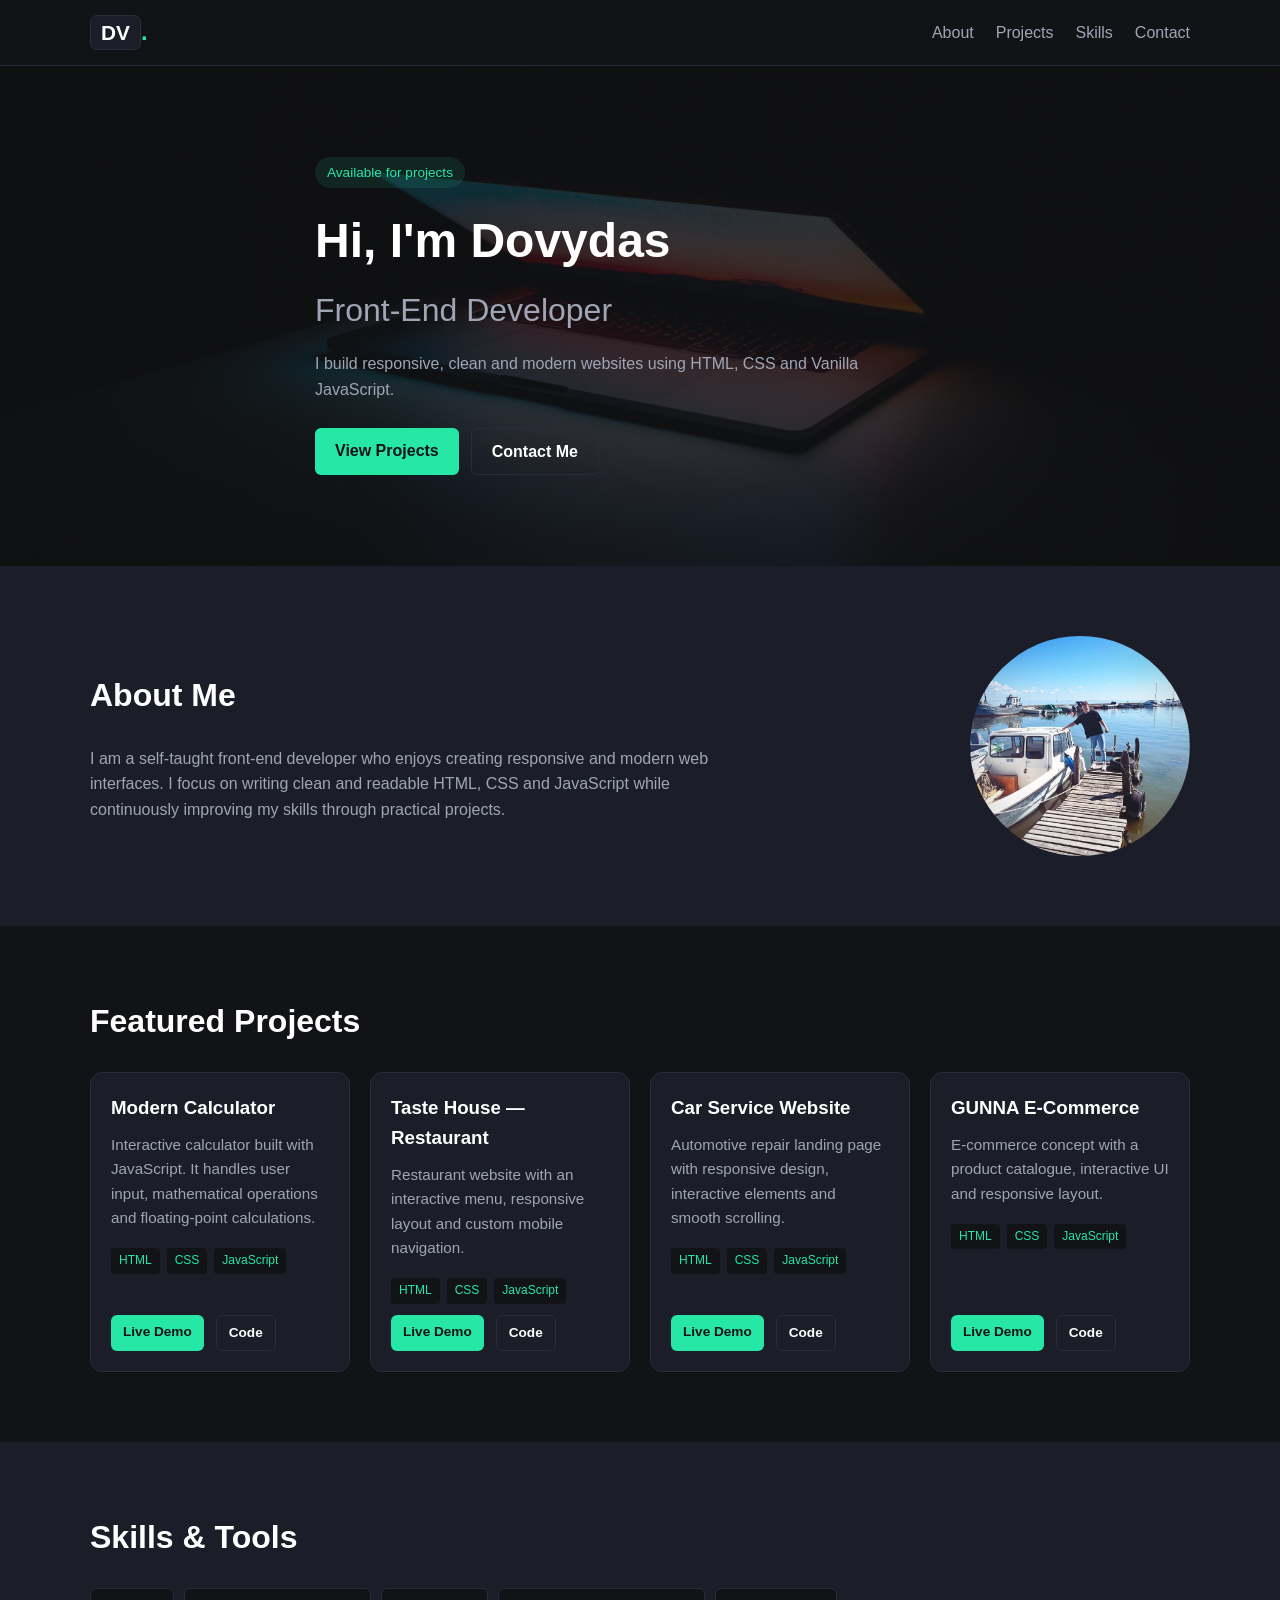
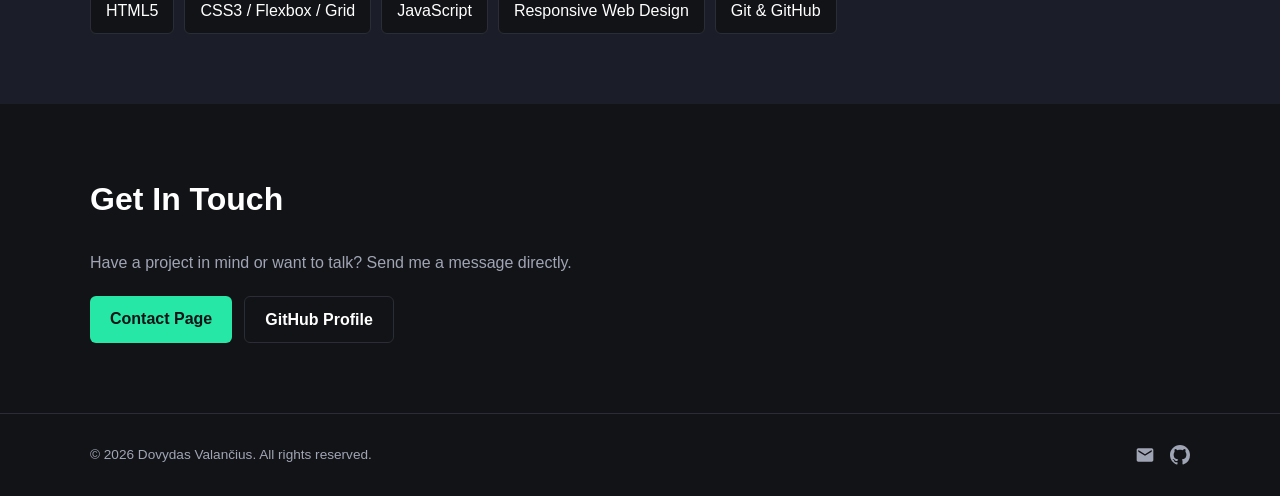
==== index.html @ 559e4202 "Add files via upload" ====
<!DOCTYPE html>
<html lang="en">
<head>
    <meta charset="UTF-8">
    <meta name="viewport" content="width=device-width, initial-scale=1.0">
    <meta name="author" content="Dovydas Valančius">
    <meta name="description" content="Dovydas Valančius - Front-End Developer">
    <title>Dovydas Valančius | Front-End Developer</title>
    <link rel="icon" href="webdove.png" type="image/png">
    <link rel="stylesheet" href="styles.css">
</head>
<body>

<header class="header">
    <div class="container nav-container">
        <a href="index.html" class="logo">
            <span>DV</span><strong>.</strong>
        </a>

        <!-- Burger Mygtukas -->
        <button class="burger-btn" aria-label="Toggle menu">
            <span></span>
            <span></span>
            <span></span>
        </button>

        <!-- Navigacija su nav-menu klase -->
        <nav class="nav-menu">
            <a href="#about">About</a>
            <a href="#projects">Projects</a>
            <a href="#skills">Skills</a>
            <a href="contact.html">Contact</a>
        </nav>
    </div>
</header>

<main>
    <section class="hero">
        <div class="container hero-content">
            <span class="status">Available for projects</span>
            <h1>Hi, I'm Dovydas</h1>
            <h2>Front-End Developer</h2>
            <p>
                I build responsive, clean and modern websites using
                HTML, CSS and Vanilla JavaScript.
            </p>
            <div class="buttons">
                <a href="#projects" class="button primary">
                    View Projects
                </a>
                <a href="contact.html" class="button secondary">
                    Contact Me
                </a>
            </div>
        </div>
    </section>

    <section id="about" class="about">
        <div class="container about-content">
            <div>
                <h2>About Me</h2>
                <p>
                    I am a self-taught front-end developer who enjoys
                    creating responsive and modern web interfaces.
                    I focus on writing clean and readable HTML, CSS
                    and JavaScript while continuously improving my skills
                    through practical projects.
                </p>
            </div>
            <img src="profile_pic.jpg" alt="Dovydas Valančius" class="profile-image">
        </div>
    </section>

    <section id="projects">
        <div class="container">
            <h2>Featured Projects</h2>
            <div class="projects">
                <article class="project">
                    <div>
                        <h3>Modern Calculator</h3>
                        <p>
                            Interactive calculator built with JavaScript.
                            It handles user input, mathematical operations
                            and floating-point calculations.
                        </p>
                        <div class="tags">
                            <span>HTML</span>
                            <span>CSS</span>
                            <span>JavaScript</span>
                        </div>
                    </div>
                    <div class="project-buttons">
                        <a href="https://dovydas333.github.io/Calculator/" target="_blank" rel="noopener noreferrer" class="button small primary">
                            Live Demo
                        </a>
                        <a href="https://github.com/Dovydas333/Calculator" target="_blank" rel="noopener noreferrer" class="button small secondary">
                            Code
                        </a>
                    </div>
                </article>

                <article class="project">
                    <div>
                        <h3>Taste House — Restaurant</h3>
                        <p>
                            Restaurant website with an interactive menu,
                            responsive layout and custom mobile navigation.
                        </p>
                        <div class="tags">
                            <span>HTML</span>
                            <span>CSS</span>
                            <span>JavaScript</span>
                        </div>
                    </div>
                    <div class="project-buttons">
                        <a href="https://dovydas333.github.io/Restaurant-Page/" target="_blank" rel="noopener noreferrer" class="button small primary">
                            Live Demo
                        </a>
                        <a href="https://github.com/Dovydas333/Restaurant-Page" target="_blank" rel="noopener noreferrer" class="button small secondary">
                            Code
                        </a>
                    </div>
                </article>

                <article class="project">
                    <div>
                        <h3>Car Service Website</h3>
                        <p>
                            Automotive repair landing page with responsive
                            design, interactive elements and smooth scrolling.
                        </p>
                        <div class="tags">
                            <span>HTML</span>
                            <span>CSS</span>
                            <span>JavaScript</span>
                        </div>
                    </div>
                    <div class="project-buttons">
                       <a href="https://dovydas333.github.io/carfix---carservice/" target="_blank" rel="noopener noreferrer" class="button small primary">
                       Live Demo
                      </a>
                      <a href="https://github.com/Dovydas333/carfix---carservice" target="_blank" rel="noopener noreferrer" class="button small secondary">
                       Code
                      </a>
                    </div>
                </article>

                <article class="project">
                    <div>
                        <h3>GUNNA E-Commerce</h3>
                        <p>
                            E-commerce concept with a product catalogue,
                            interactive UI and responsive layout.
                        </p>
                        <div class="tags">
                            <span>HTML</span>
                            <span>CSS</span>
                            <span>JavaScript</span>
                        </div>
                    </div>
                    <div class="project-buttons">
                        <a href="https://dovydas333.github.io/gunna-ecommerce/" target="_blank" rel="noopener noreferrer" class="button small primary">
                            Live Demo
                        </a>
                        <a href="https://github.com/Dovydas333/gunna-ecommerce" target="_blank" rel="noopener noreferrer" class="button small secondary">
                            Code
                        </a>
                    </div>
                </article>
            </div>
        </div>
    </section>

    <section id="skills" class="skills">
        <div class="container">
            <h2>Skills & Tools</h2>
            <ul>
                <li>HTML5</li>
                <li>CSS3 / Flexbox / Grid</li>
                <li>JavaScript</li>
                <li>Responsive Web Design</li>
                <li>Git & GitHub</li>
            </ul>
        </div>
    </section>

    <section class="contact">
        <div class="container">
            <h2>Get In Touch</h2>
            <p>
                Have a project in mind or want to talk?
                Send me a message directly.
            </p>
            <div class="buttons">
                <a href="contact.html" class="button primary">
                    Contact Page
                </a>
                <a href="https://github.com/Dovydas333" target="_blank" rel="noopener noreferrer" class="button secondary">
                    GitHub Profile
                </a>
            </div>
        </div>
    </section>
</main>

<footer>
    <div class="container footer-content">
        <p>&copy; 2026 Dovydas Valančius. All rights reserved.</p>
        <div class="socials">
            <a href="mailto:valandovydas@gmail.com" aria-label="Email">
                <svg viewBox="0 0 24 24">
                    <path d="M20 4H4c-1.1 0-2 .9-2 2v12c0 1.1.9 2 2 2h16c1.1 0 2-.9 2-2V6c0-1.1-.9-2-2-2zm0 4-8 5-8-5V6l8 5 8-5v2z"/>
                </svg>
            </a>
            <a href="https://github.com/Dovydas333" target="_blank" rel="noopener noreferrer" aria-label="GitHub">
                <svg viewBox="0 0 24 24">
                    <path d="M12 0C5.37 0 0 5.37 0 12c0 5.31 3.435 9.795 8.205 11.385.6.105.825-.255.825-.57 0-.285-.015-1.23-.015-2.235-3.015.555-3.795-.735-4.035-1.41-.135-.345-.72-1.41-1.23-1.695-.42-.225-1.02-.78-.015-.795.945-.015 1.62.87 1.845 1.23 1.08 1.815 2.805 1.305 3.495.99.105-.78.42-1.305.765-1.605-2.67-.3-5.46-1.335-5.46-5.925 0-1.305.465-2.385 1.23-3.225-.12-.3-.54-1.53.12-3.18 0 0 1.005-.315 3.3 1.23.96-.27 1.98-.405 3-.405s2.04.135 3 .405c2.295-1.56 3.3-1.23 3.3-1.23.66 1.65.24 2.88.12 3.18.765.84 1.23 1.905 1.23 3.225 0 4.605-2.805 5.625-5.475 5.925.435.375.81 1.095.81 2.22 0 1.605-.015 2.895-.015 3.3 0 .315.225.69.825.57A12.02 12.02 0 0024 12c0-6.63-5.37-12-12-12z"/>
                </svg>
            </a>
        </div>
    </div>
</footer>

<script src="script.js"></script>
</body>
</html>
---- styles.css ----
* {
    margin: 0;
    padding: 0;
    box-sizing: border-box;
}

html {
    scroll-behavior: smooth;
}

body {
    font-family: Arial, sans-serif;
    background: #121316;
    color: #fff;
    line-height: 1.6;
}

body.no-scroll {
    overflow: hidden;
}

a {
    color: inherit;
}

.container {
    width: min(1100px, 90%);
    margin: auto;
}

section {
    padding: 70px 0;
}

h2 {
    font-size: 2rem;
    margin-bottom: 25px;
}

.header {
    position: sticky;
    top: 0;
    z-index: 100;
    background: #121316;
    border-bottom: 1px solid #2a2d37;
}

.nav-container {
    height: 65px;
    display: flex;
    justify-content: space-between;
    align-items: center;
}

.logo {
    text-decoration: none;
    font-size: 1.3rem;
    font-weight: bold;
    z-index: 1001;
}

.logo span {
    padding: 5px 10px;
    background: #1b1d28;
    border: 1px solid #2a2d37;
    border-radius: 7px;
}

.logo strong {
    color: #26e7a6;
    font-size: 1.5rem;
}

/* Navigacija kompiuterio ekrane */
.nav-menu {
    display: flex;
    gap: 22px;
}

.nav-menu a {
    color: #a0a5b5;
    text-decoration: none;
    transition: .2s;
}

.nav-menu a:hover,
.nav-menu a.active {
    color: #26e7a6;
}

/* Burger mygtukas (desktop paslėptas) */
.burger-btn {
    display: none;
    flex-direction: column;
    justify-content: space-between;
    width: 28px;
    height: 20px;
    background: transparent;
    border: none;
    cursor: pointer;
    z-index: 1001;
    padding: 0;
}

.burger-btn span {
    width: 100%;
    height: 3px;
    background-color: #fff;
    border-radius: 2px;
    transition: transform 0.3s ease, opacity 0.3s ease;
}

/* Burger animacija į X formą */
.burger-btn.active span:nth-child(1) {
    transform: translateY(8.5px) rotate(45deg);
}

.burger-btn.active span:nth-child(2) {
    opacity: 0;
}

.burger-btn.active span:nth-child(3) {
    transform: translateY(-8.5px) rotate(-45deg);
}

/* Hero Section (Index) */
.hero {
    min-height: 500px;
    display: flex;
    align-items: center;
    background:
        linear-gradient(
            rgba(18, 19, 22, .82),
            rgba(18, 19, 22, .82)
        ),
        url("hero.jpg") center / cover no-repeat;
}

.hero-content {
    max-width: 650px;
}

.status {
    display: inline-block;
    margin-bottom: 15px;
    padding: 5px 12px;
    border-radius: 20px;
    background: rgba(38, 231, 166, .1);
    color: #26e7a6;
    font-size: .85rem;
}

.hero h1 {
    font-size: 3rem;
    margin-bottom: 5px;
}

.hero h2 {
    color: #a0a5b5;
    font-weight: normal;
    margin-bottom: 15px;
}

.hero p {
    max-width: 600px;
    color: #a0a5b5;
    margin-bottom: 25px;
}

/* Buttons */
.buttons,
.project-buttons {
    display: flex;
    gap: 12px;
}

.button {
    display: inline-block;
    padding: 10px 20px;
    border-radius: 6px;
    text-decoration: none;
    font-weight: bold;
    transition: .2s;
}

.primary {
    background: #26e7a6;
    color: #121316;
}

.primary:hover {
    background: #1fd195;
}

.secondary {
    background: transparent;
    border: 1px solid #2a2d37;
    color: #fff;
}

.secondary:hover {
    background: #262932;
}

.small {
    padding: 6px 12px;
    font-size: .85rem;
}

/* About Section */
.about {
    background: #1b1d28;
}

.about-content {
    display: flex;
    align-items: center;
    justify-content: space-between;
    gap: 50px;
}

.about-content > div {
    max-width: 650px;
}

.about-content p {
    color: #a0a5b5;
}

.profile-image {
    width: 220px;
    height: 220px;
    border-radius: 50%;
    object-fit: cover;
}

/* Projects Section */
.projects {
    display: grid;
    grid-template-columns: repeat(
        auto-fit,
        minmax(260px, 1fr)
    );
    gap: 20px;
}

.project {
    min-height: 300px;
    padding: 20px;
    display: flex;
    flex-direction: column;
    justify-content: space-between;
    background: #1b1d28;
    border: 1px solid #2a2d37;
    border-radius: 12px;
    transition: .2s;
}

.project:hover {
    transform: translateY(-3px);
    border-color: #26e7a6;
}

.project h3 {
    margin-bottom: 10px;
}

.project p {
    color: #a0a5b5;
    font-size: .95rem;
}

.tags {
    display: flex;
    flex-wrap: wrap;
    gap: 7px;
    margin-top: 18px;
}

.tags span {
    padding: 3px 8px;
    border-radius: 4px;
    background: #121316;
    color: #26e7a6;
    font-size: .75rem;
}

/* Skills Section */
.skills {
    background: #1b1d28;
}

.skills ul {
    display: flex;
    flex-wrap: wrap;
    gap: 10px;
    list-style: none;
}

.skills li {
    padding: 9px 15px;
    background: #121316;
    border: 1px solid #2a2d37;
    border-radius: 6px;
}

/* Contact Section (Index) */
.contact {
    background: #121316;
}

.contact p {
    color: #a0a5b5;
    margin-bottom: 20px;
}

/* Contact Page Specific (contact.html) */
.contact-page {
    min-height: calc(100vh - 130px);
    display: flex;
    align-items: center;
}

.contact-content {
    display: grid;
    grid-template-columns: 1fr 1.1fr;
    gap: 60px;
    align-items: center;
}

.contact-info {
    max-width: 500px;
}

.contact-info h1 {
    font-size: 2.7rem;
    line-height: 1.2;
    margin: 15px 0;
}

.contact-info > p {
    color: #a0a5b5;
    margin-bottom: 30px;
}

.contact-details {
    display: flex;
    flex-direction: column;
    gap: 20px;
}

.contact-details div {
    display: flex;
    flex-direction: column;
}

.contact-details span {
    color: #26e7a6;
    font-size: .8rem;
    text-transform: uppercase;
    letter-spacing: 1px;
    margin-bottom: 3px;
}

.contact-details a {
    color: #fff;
    text-decoration: none;
    transition: .2s;
}

.contact-details a:hover {
    color: #26e7a6;
}

.contact-form {
    display: flex;
    flex-direction: column;
    gap: 8px;
    padding: 30px;
    background: #1b1d28;
    border: 1px solid #2a2d37;
    border-radius: 12px;
}

.contact-form label {
    color: #a0a5b5;
    font-size: .85rem;
    margin-top: 8px;
}

.contact-form input,
.contact-form textarea {
    width: 100%;
    padding: 12px 14px;
    border: 1px solid #2a2d37;
    border-radius: 6px;
    outline: none;
    background: #121316;
    color: #fff;
    font-family: inherit;
    font-size: .95rem;
    transition: .2s;
}

.contact-form input:focus,
.contact-form textarea:focus {
    border-color: #26e7a6;
}

.contact-form input::placeholder,
.contact-form textarea::placeholder {
    color: #666b78;
}

.contact-form textarea {
    min-height: 150px;
    resize: vertical;
}

.contact-form .button {
    margin-top: 12px;
    border: 0;
    cursor: pointer;
    font-family: inherit;
    font-size: .9rem;
}

/* Footer */
footer {
    padding: 30px 0;
    border-top: 1px solid #2a2d37;
    background: #121316;
}

.footer-content {
    display: flex;
    justify-content: space-between;
    align-items: center;
    gap: 20px;
}

footer p {
    color: #a0a5b5;
    font-size: .85rem;
}

.socials {
    display: flex;
    gap: 15px;
}

.socials a {
    display: flex;
    align-items: center;
    justify-content: center;
    color: #a0a5b5;
    transition: .2s;
}

.socials a:hover {
    color: #26e7a6;
}

.socials svg {
    width: 20px;
    height: 20px;
    fill: currentColor;
}

/* Mobile Media Query */
@media (max-width: 768px) {
    .burger-btn {
        display: flex;
    }

    .nav-menu {
        position: fixed;
        top: 0;
        right: -100%;
        width: 100%;
        height: 100vh;
        background: #121316;
        flex-direction: column;
        justify-content: center;
        align-items: center;
        gap: 30px;
        font-size: 1.3rem;
        transition: right 0.3s ease-in-out;
        z-index: 1000;
    }

    .nav-menu.active {
        right: 0;
    }

    section {
        padding: 55px 0;
    }

    .hero {
        min-height: 450px;
    }

    .hero h1 {
        font-size: 2.2rem;
    }

    .hero-content {
        max-width: 100%;
    }

    .buttons {
        flex-direction: column;
    }

    .button {
        text-align: center;
    }

    .about-content {
        flex-direction: column-reverse;
        text-align: center;
    }

    .profile-image {
        width: 180px;
        height: 180px;
    }

    .project-buttons {
        flex-wrap: wrap;
        margin-top: 20px;
    }

    .contact-page {
        min-height: auto;
    }

    .contact-content {
        grid-template-columns: 1fr;
        gap: 40px;
    }

    .contact-info {
        max-width: 100%;
    }

    .contact-info h1 {
        font-size: 2.2rem;
    }

    .contact-form {
        padding: 22px;
    }

    .footer-content {
        flex-direction: column;
        text-align: center;
    }
}
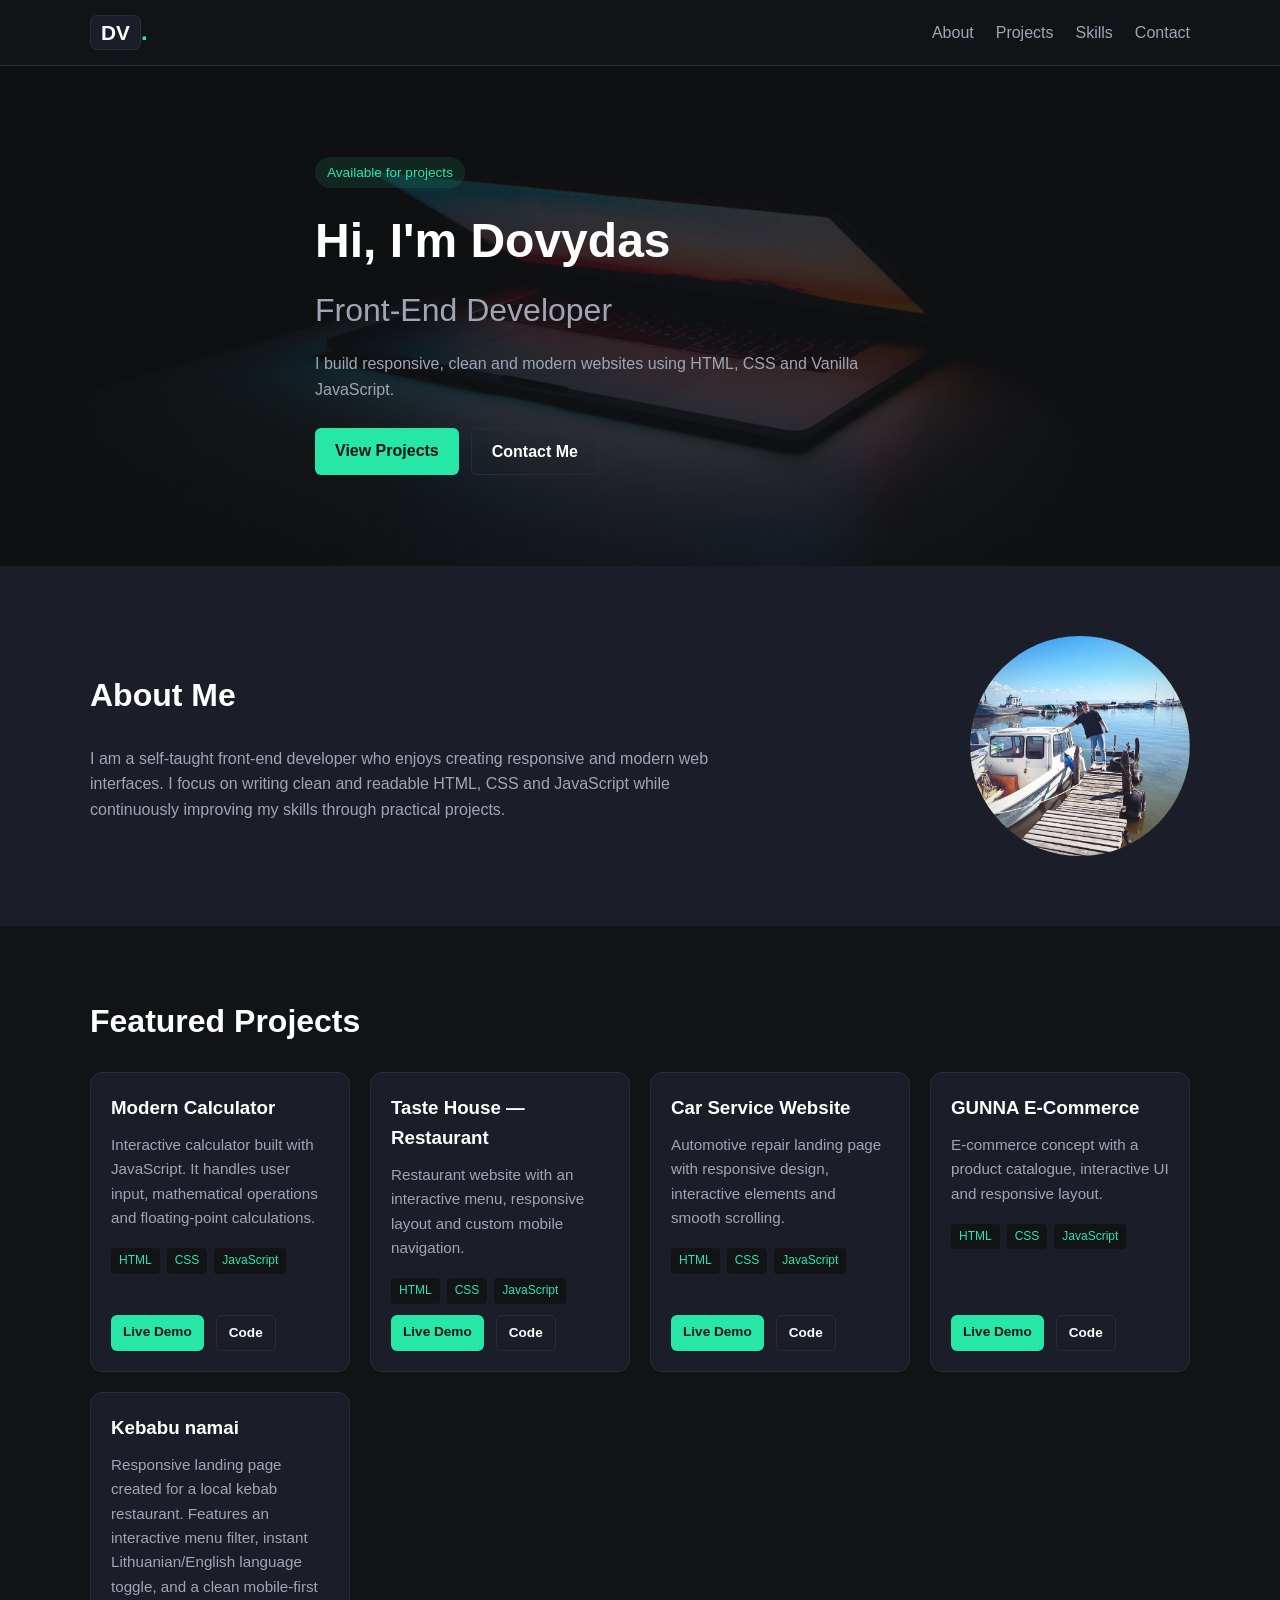
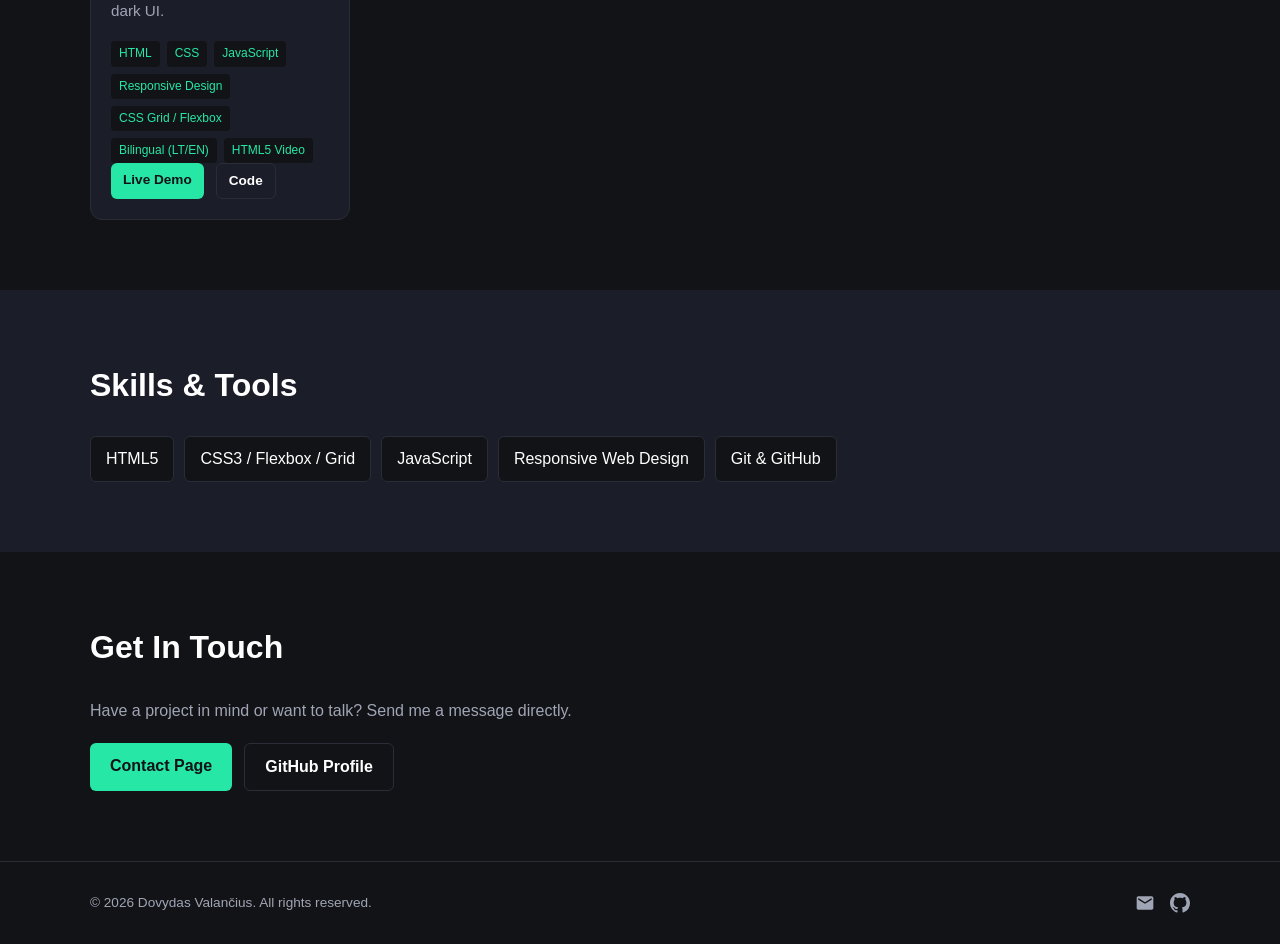
==== commit c7fc4228: "Update index.html" ====
--- a/index.html
+++ b/index.html
@@ -167,6 +167,34 @@
                         </a>
                     </div>
                 </article>
+                
+                <article class="project">
+                    <div>
+                        <h3>Kebabu namai</h3>
+                        <p>
+                           Responsive landing page created for a local kebab restaurant. Features an interactive menu filter,
+                           instant Lithuanian/English language toggle, and a clean mobile-first dark UI.
+                        </p>
+                        <div class="tags">
+                            <span>HTML</span>
+                            <span>CSS</span>
+                            <span>JavaScript</span>
+                            <span>Responsive Design</span>
+                            <span>CSS Grid / Flexbox</span>
+                            <span>Bilingual (LT/EN)</span>
+                            <span>HTML5 Video</span>
+                        </div>
+                    </div>
+                    <div class="project-buttons">
+                    <a href="https://dovydas333.github.io/kebabu-namai/" target="_blank" rel="noopener noreferrer" class="button small primary">
+                        Live Demo
+                    </a>
+                    <a href="https://github.com/Dovydas333/kebabu-namai" target="_blank" rel="noopener noreferrer" class="button small secondary">
+                        Code
+                    </a>
+                    </div>
+                </article>
+                
             </div>
         </div>
     </section>
@@ -223,4 +251,4 @@
 
 <script src="script.js"></script>
 </body>
-</html>+</html>
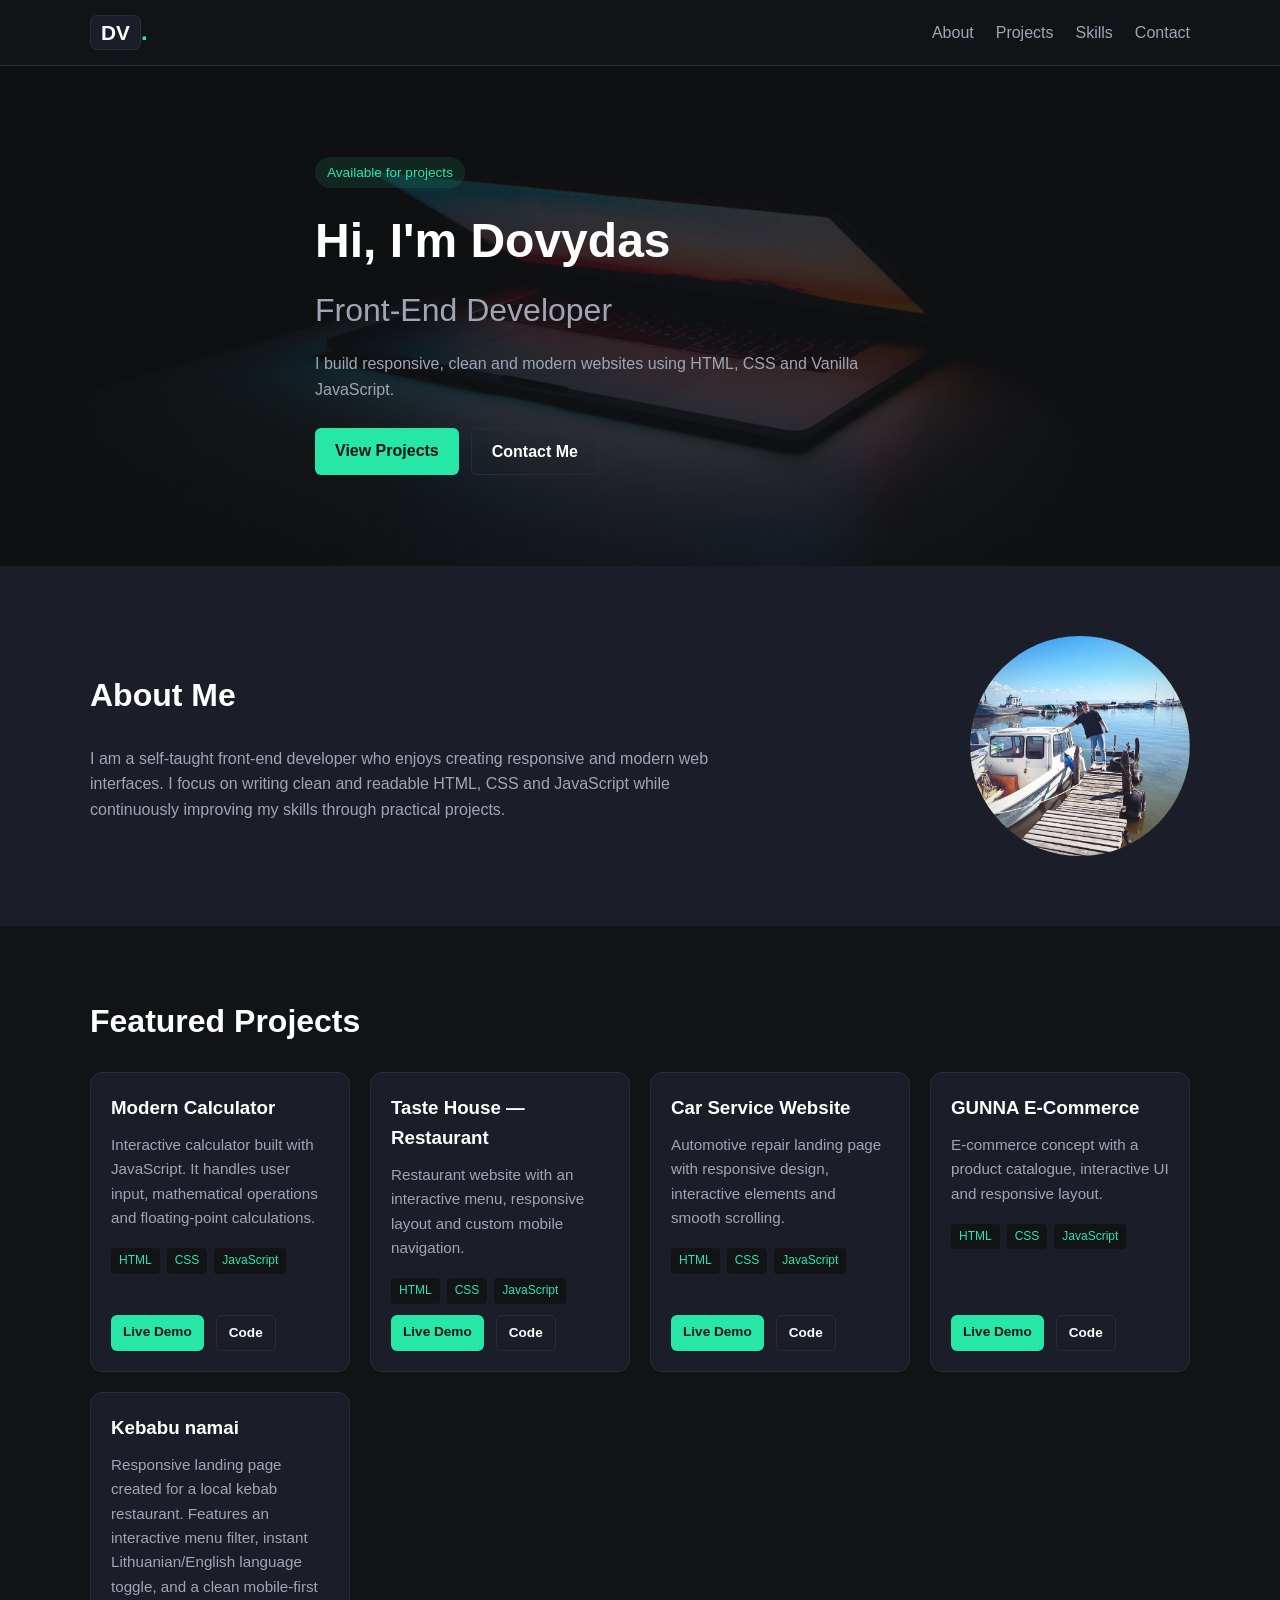
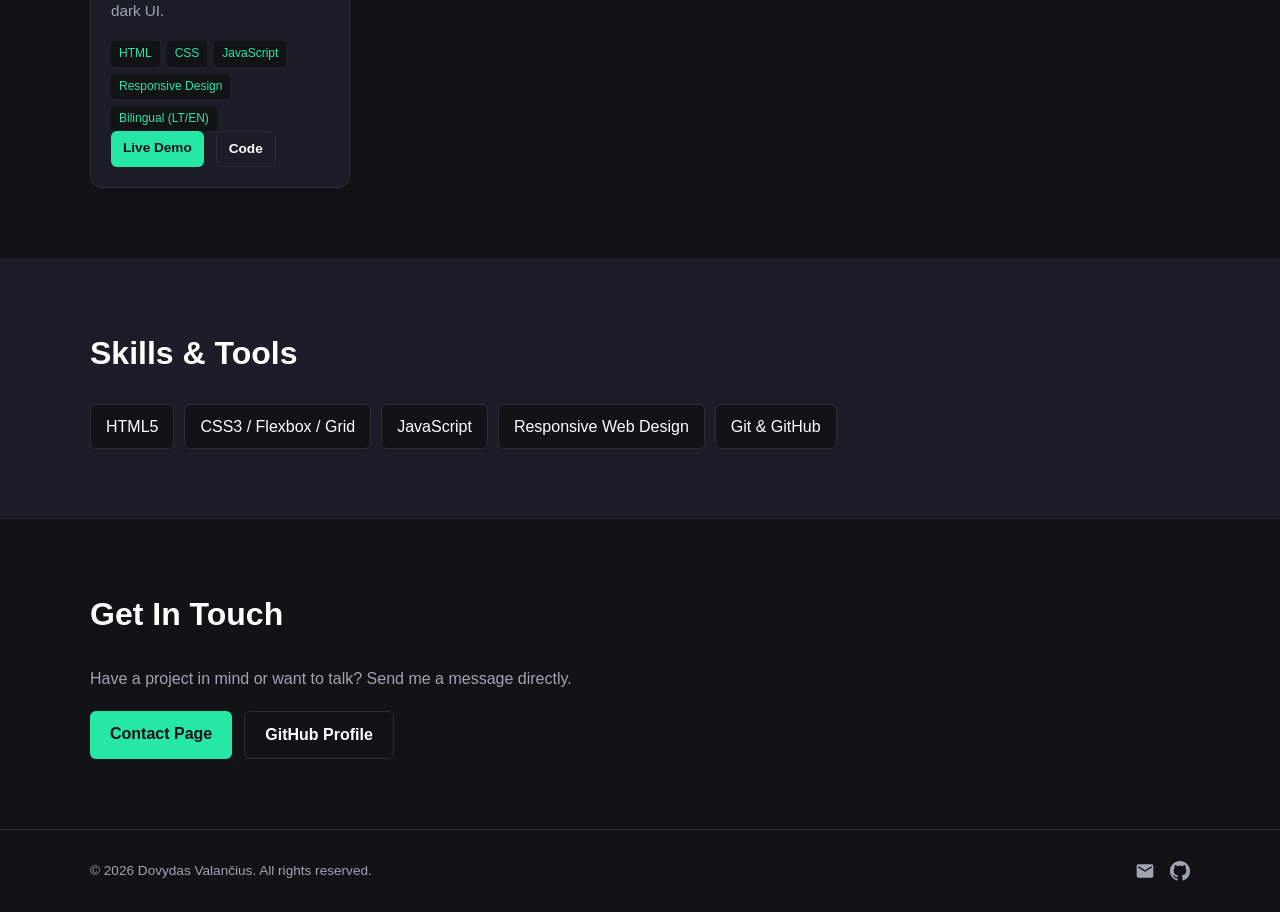
==== commit 022d27d9: "Update index.html" ====
--- a/index.html
+++ b/index.html
@@ -17,14 +17,14 @@
             <span>DV</span><strong>.</strong>
         </a>
 
-        <!-- Burger Mygtukas -->
+        
         <button class="burger-btn" aria-label="Toggle menu">
             <span></span>
             <span></span>
             <span></span>
         </button>
 
-        <!-- Navigacija su nav-menu klase -->
+        
         <nav class="nav-menu">
             <a href="#about">About</a>
             <a href="#projects">Projects</a>
@@ -159,10 +159,10 @@
                         </div>
                     </div>
                     <div class="project-buttons">
-                        <a href="https://dovydas333.github.io/gunna-ecommerce/" target="_blank" rel="noopener noreferrer" class="button small primary">
+                        <a href="https://dovydas333.github.io/kebabu-namai-website/" target="_blank" rel="noopener noreferrer" class="button small primary">
                             Live Demo
                         </a>
-                        <a href="https://github.com/Dovydas333/gunna-ecommerce" target="_blank" rel="noopener noreferrer" class="button small secondary">
+                        <a href="https://dovydas333.github.io/kebabu-namai-website/" target="_blank" rel="noopener noreferrer" class="button small secondary">
                             Code
                         </a>
                     </div>
@@ -180,9 +180,7 @@
                             <span>CSS</span>
                             <span>JavaScript</span>
                             <span>Responsive Design</span>
-                            <span>CSS Grid / Flexbox</span>
                             <span>Bilingual (LT/EN)</span>
-                            <span>HTML5 Video</span>
                         </div>
                     </div>
                     <div class="project-buttons">
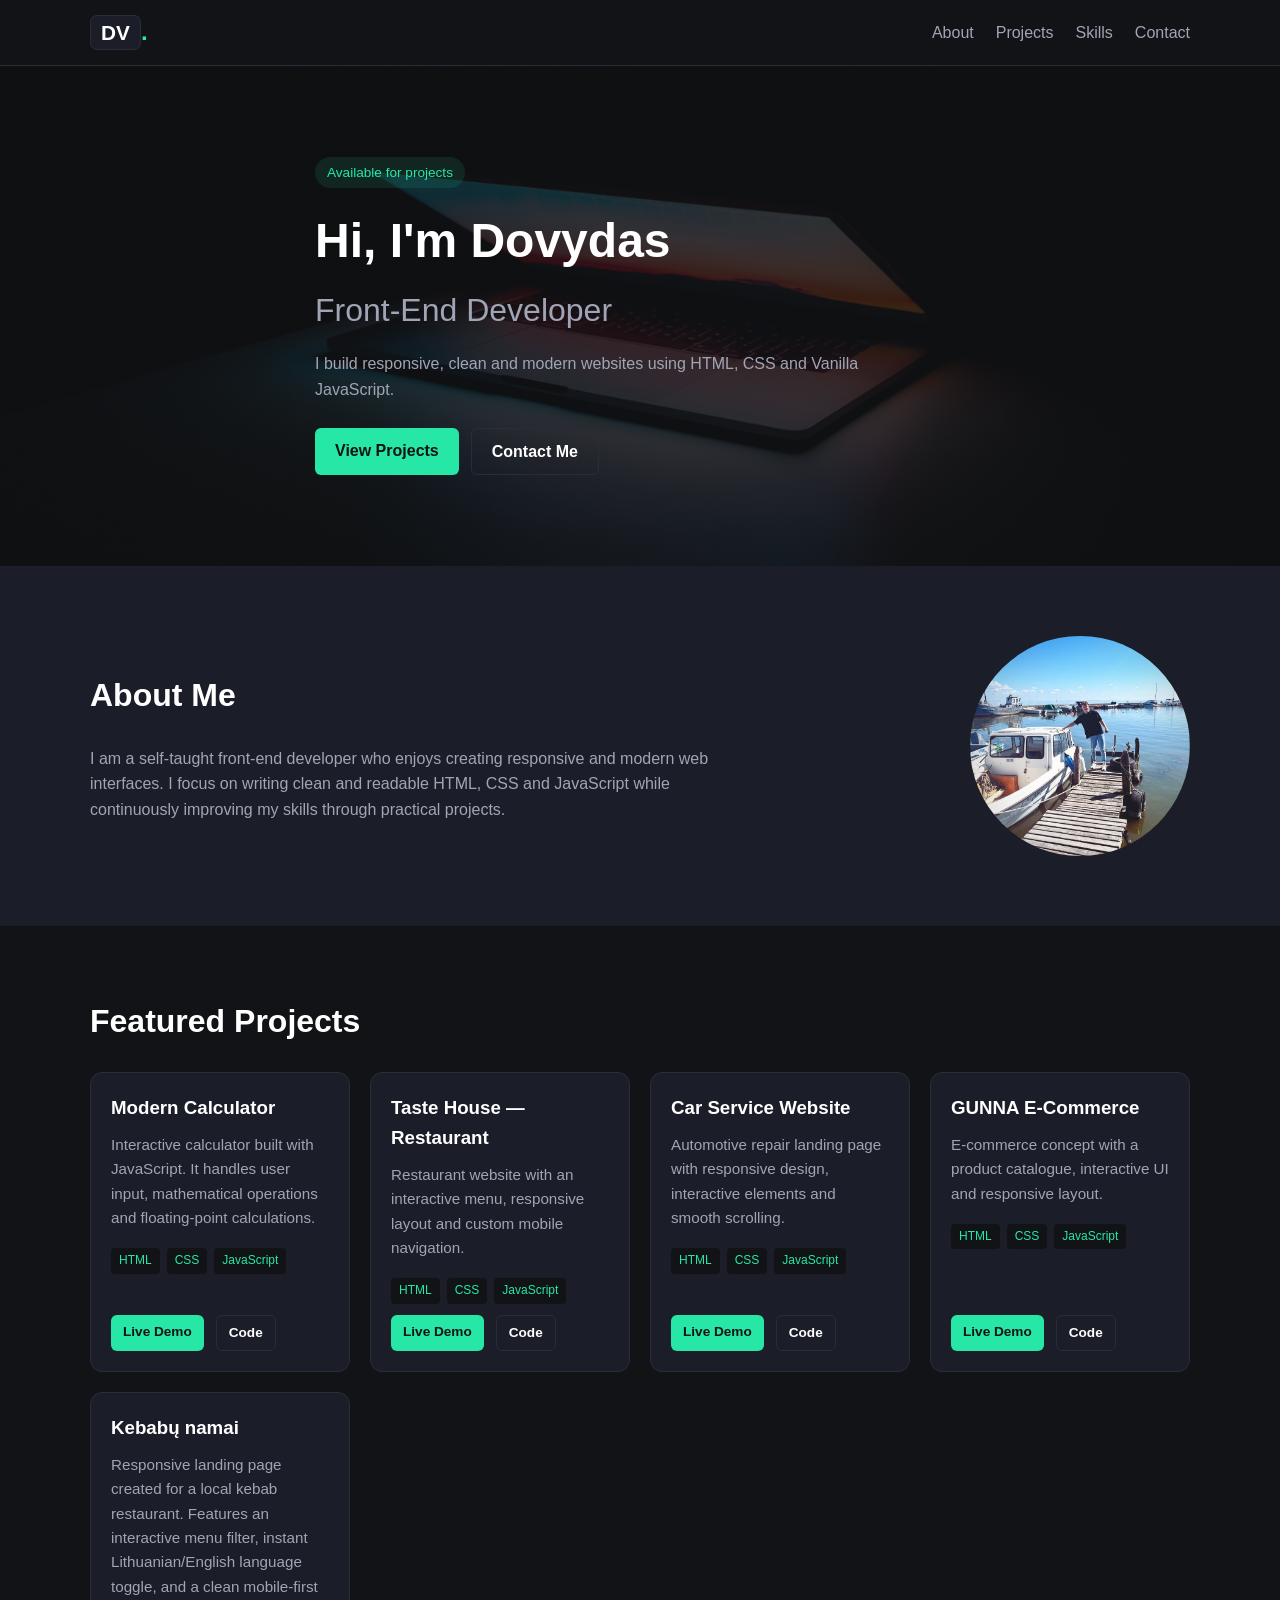
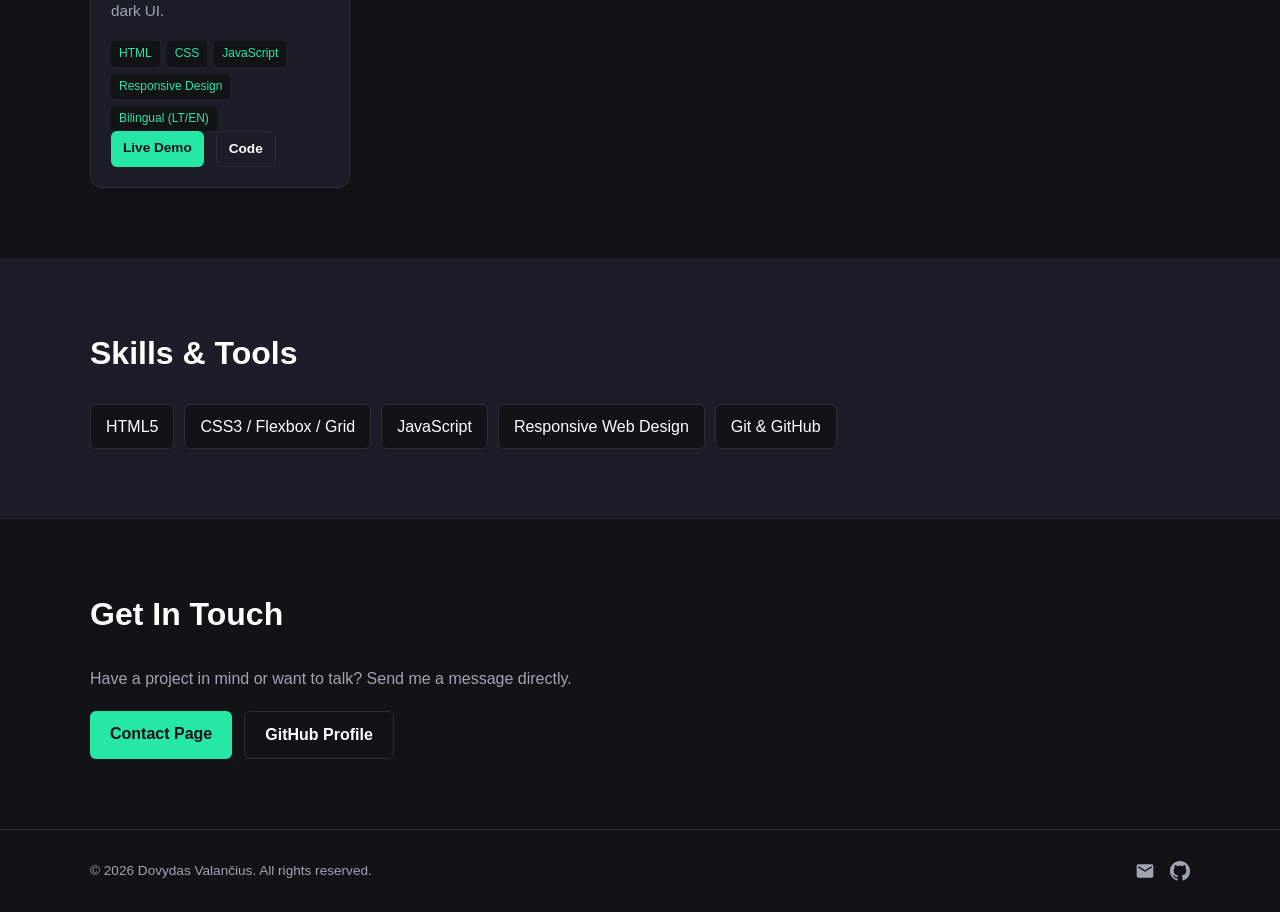
==== commit 10d8897f: "Update index.html" ====
--- a/index.html
+++ b/index.html
@@ -169,29 +169,29 @@
                 </article>
                 
                 <article class="project">
-                    <div>
-                        <h3>Kebabu namai</h3>
-                        <p>
-                           Responsive landing page created for a local kebab restaurant. Features an interactive menu filter,
-                           instant Lithuanian/English language toggle, and a clean mobile-first dark UI.
-                        </p>
-                        <div class="tags">
-                            <span>HTML</span>
-                            <span>CSS</span>
-                            <span>JavaScript</span>
-                            <span>Responsive Design</span>
-                            <span>Bilingual (LT/EN)</span>
-                        </div>
-                    </div>
-                    <div class="project-buttons">
-                    <a href="https://dovydas333.github.io/kebabu-namai/" target="_blank" rel="noopener noreferrer" class="button small primary">
+                <div>
+                    <h3>Kebabų namai</h3>
+                    <p>
+                        Responsive landing page created for a local kebab restaurant. Features an interactive menu filter,
+                        instant Lithuanian/English language toggle, and a clean mobile-first dark UI.
+                    </p>
+                    <div class="tags">
+                        <span>HTML</span>
+                        <span>CSS</span>
+                        <span>JavaScript</span>
+                        <span>Responsive Design</span>
+                        <span>Bilingual (LT/EN)</span>
+                    </div>
+                </div>
+                <div class="project-buttons">
+                    <a href="https://dovydas333.github.io/kebabu-namai-website/" target="_blank" rel="noopener noreferrer" class="button small primary">
                         Live Demo
                     </a>
-                    <a href="https://github.com/Dovydas333/kebabu-namai" target="_blank" rel="noopener noreferrer" class="button small secondary">
+                    <a href="https://github.com/Dovydas333/kebabu-namai-website" target="_blank" rel="noopener noreferrer" class="button small secondary">
                         Code
                     </a>
-                    </div>
-                </article>
+                </div>
+            </article>
                 
             </div>
         </div>
